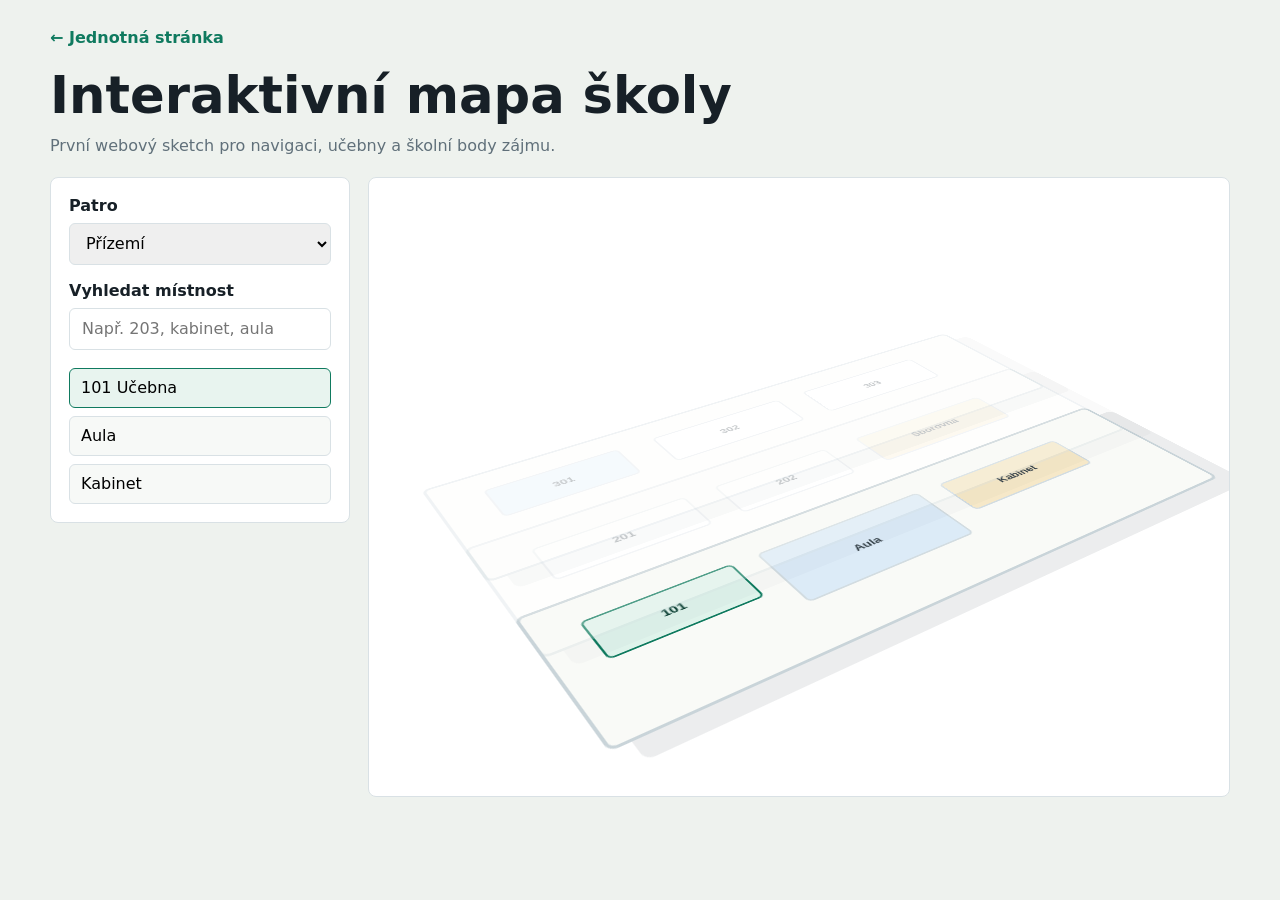
==== 3D mapa skoly/Interaktivni mapa skoly/index.html @ 2bb7c94d "landing page and first tools" ====
<!doctype html>
<html lang="cs">
<head>
  <meta charset="utf-8">
  <meta name="viewport" content="width=device-width, initial-scale=1">
  <title>SAI GEVO | Interaktivní mapa školy</title>
  <link rel="stylesheet" href="styles.css">
</head>
<body>
  <header class="app-header">
    <a href="../../Landing page/Jednotna stranka/index.html" class="back-link">← Jednotná stránka</a>
    <h1>Interaktivní mapa školy</h1>
    <p>První webový sketch pro navigaci, učebny a školní body zájmu.</p>
  </header>

  <main class="map-layout">
    <aside class="control-panel" aria-label="Ovládání mapy">
      <label for="floor-select">Patro</label>
      <select id="floor-select">
        <option value="0">Přízemí</option>
        <option value="1">1. patro</option>
        <option value="2">2. patro</option>
      </select>

      <label for="room-search">Vyhledat místnost</label>
      <input id="room-search" type="search" placeholder="Např. 203, kabinet, aula">

      <div class="room-list" id="room-list" aria-live="polite"></div>
    </aside>

    <section class="school-stage" aria-label="Schematická mapa školy">
      <!-- This prototype uses HTML/CSS blocks now; the same file split can later host Three.js or exported graphics. -->
      <div class="building" id="building"></div>
    </section>
  </main>

  <script src="script.js"></script>
</body>
</html>
---- 3D mapa skoly/Interaktivni mapa skoly/styles.css ----
:root {
  --ink: #172027;
  --muted: #60707a;
  --line: #d9e1e5;
  --floor: #f9faf7;
  --room: #ffffff;
  --active: #0f7a5f;
  --blue: #1d609a;
  --gold: #c88c1d;
}

* {
  box-sizing: border-box;
}

body {
  margin: 0;
  min-height: 100svh;
  color: var(--ink);
  background: #eef2ee;
  font-family: Inter, ui-sans-serif, system-ui, -apple-system, BlinkMacSystemFont, "Segoe UI", sans-serif;
}

.app-header {
  width: min(1180px, calc(100% - 32px));
  margin: 0 auto;
  padding: 28px 0 18px;
}

.back-link {
  color: var(--active);
  font-weight: 800;
  text-decoration: none;
}

h1 {
  margin: 18px 0 8px;
  font-size: clamp(2rem, 4vw, 4rem);
  letter-spacing: 0;
}

.app-header p {
  max-width: 680px;
  margin: 0;
  color: var(--muted);
  line-height: 1.6;
}

.map-layout {
  width: min(1180px, calc(100% - 32px));
  margin: 0 auto;
  display: grid;
  grid-template-columns: 300px 1fr;
  gap: 18px;
  padding-bottom: 32px;
}

.control-panel,
.school-stage {
  border: 1px solid var(--line);
  border-radius: 8px;
  background: #fff;
}

.control-panel {
  padding: 18px;
  align-self: start;
}

label {
  display: block;
  margin: 16px 0 8px;
  font-weight: 800;
}

label:first-child {
  margin-top: 0;
}

select,
input {
  width: 100%;
  min-height: 42px;
  border: 1px solid var(--line);
  border-radius: 6px;
  padding: 0 12px;
  font: inherit;
}

.room-list {
  margin-top: 18px;
  display: grid;
  gap: 8px;
}

.room-button {
  min-height: 40px;
  border: 1px solid var(--line);
  border-radius: 6px;
  background: #f7f9f7;
  text-align: left;
  padding: 9px 11px;
  font: inherit;
  cursor: pointer;
}

.room-button.is-active {
  border-color: var(--active);
  background: #e8f4ef;
}

.school-stage {
  min-height: 620px;
  padding: 28px;
  overflow: hidden;
  perspective: 1100px;
}

.building {
  min-height: 540px;
  position: relative;
  transform: rotateX(58deg) rotateZ(-34deg);
  transform-origin: center;
}

.floor {
  position: absolute;
  left: 10%;
  right: 7%;
  height: 180px;
  border: 3px solid #c9d4d9;
  border-radius: 8px;
  background: var(--floor);
  box-shadow: 18px 22px 0 rgba(23, 32, 39, 0.08);
}

.floor[data-floor="0"] {
  bottom: 34px;
}

.floor[data-floor="1"] {
  bottom: 154px;
}

.floor[data-floor="2"] {
  bottom: 274px;
}

.floor.is-dimmed {
  opacity: 0.28;
}

.room {
  position: absolute;
  display: grid;
  place-items: center;
  border: 2px solid #d2dce1;
  border-radius: 6px;
  background: var(--room);
  font-weight: 800;
  color: #354149;
}

.room.is-highlighted {
  border-color: var(--active);
  background: #dff3eb;
  color: #083d31;
}

.room.kind-service {
  background: #f6e8c8;
}

.room.kind-shared {
  background: #dcebf7;
}

@media (max-width: 860px) {
  .map-layout {
    grid-template-columns: 1fr;
  }

  .school-stage {
    min-height: 520px;
  }

  .building {
    transform: rotateX(55deg) rotateZ(-31deg) scale(0.85);
    transform-origin: top center;
  }
}
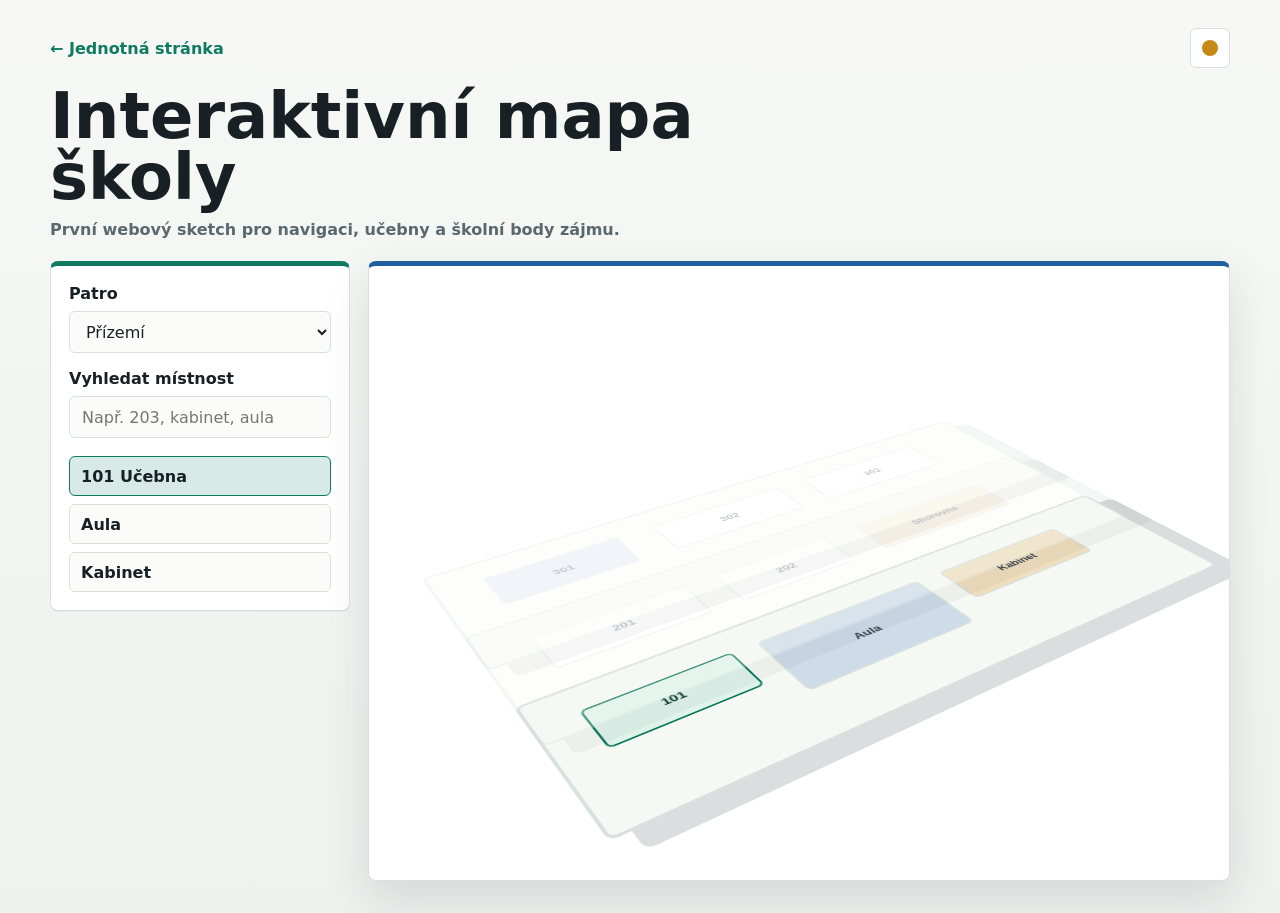
==== commit 50472d5f: "UI remake, README update, first users" ====
--- a/3D mapa skoly/Interaktivni mapa skoly/index.html
+++ b/3D mapa skoly/Interaktivni mapa skoly/index.html
@@ -8,7 +8,10 @@
 </head>
 <body>
   <header class="app-header">
-    <a href="../../Landing page/Jednotna stranka/index.html" class="back-link">← Jednotná stránka</a>
+    <div class="header-top">
+      <a href="../../Landing page/Jednotna stranka/index.html" class="back-link">← Jednotná stránka</a>
+      <button class="theme-toggle" type="button" id="theme-toggle" aria-label="Přepnout tmavý režim" aria-pressed="false"><span class="theme-icon" aria-hidden="true"></span></button>
+    </div>
     <h1>Interaktivní mapa školy</h1>
     <p>První webový sketch pro navigaci, učebny a školní body zájmu.</p>
   </header>
--- a/3D mapa skoly/Interaktivni mapa skoly/styles.css
+++ b/3D mapa skoly/Interaktivni mapa skoly/styles.css
@@ -1,12 +1,43 @@
 :root {
-  --ink: #172027;
-  --muted: #60707a;
-  --line: #d9e1e5;
-  --floor: #f9faf7;
+  color-scheme: light;
+  --ink: #182026;
+  --muted: #5a6870;
+  --line: #d8e1df;
+  --paper: #f7f8f5;
+  --paper-deep: #edf2ef;
+  --panel: #ffffff;
+  --field: #fbfcfa;
+  --floor: #f6f8f4;
   --room: #ffffff;
-  --active: #0f7a5f;
-  --blue: #1d609a;
-  --gold: #c88c1d;
+  --green: #0e7a5f;
+  --blue: #1f5f9f;
+  --gold: #c58a16;
+  --deep: #17312d;
+  --room-ink: #354149;
+  --highlight-bg: #dff3eb;
+  --highlight-ink: #083d31;
+  --shadow: 0 18px 44px rgba(24, 32, 38, 0.12);
+}
+
+[data-theme="dark"] {
+  color-scheme: dark;
+  --ink: #edf3f0;
+  --muted: #a9b8b3;
+  --line: #33443f;
+  --paper: #101615;
+  --paper-deep: #0d1312;
+  --panel: #17201e;
+  --field: #1d2825;
+  --floor: #1d2825;
+  --room: #253630;
+  --green: #72d3b2;
+  --blue: #80b7ef;
+  --gold: #e2b75d;
+  --deep: #edf3f0;
+  --room-ink: #edf3f0;
+  --highlight-bg: #284b42;
+  --highlight-ink: #edf3f0;
+  --shadow: 0 18px 48px rgba(0, 0, 0, 0.38);
 }
 
 * {
@@ -17,7 +48,7 @@
   margin: 0;
   min-height: 100svh;
   color: var(--ink);
-  background: #eef2ee;
+  background: linear-gradient(180deg, var(--paper) 0, var(--paper-deep) 100%);
   font-family: Inter, ui-sans-serif, system-ui, -apple-system, BlinkMacSystemFont, "Segoe UI", sans-serif;
 }
 
@@ -27,15 +58,51 @@
   padding: 28px 0 18px;
 }
 
+.header-top {
+  display: flex;
+  align-items: center;
+  justify-content: space-between;
+  gap: 12px;
+}
+
 .back-link {
-  color: var(--active);
-  font-weight: 800;
+  color: var(--green);
+  font-weight: 900;
   text-decoration: none;
 }
 
+.theme-toggle {
+  width: 40px;
+  min-height: 40px;
+  border: 1px solid var(--line);
+  border-radius: 6px;
+  color: var(--ink);
+  background: var(--panel);
+  font: inherit;
+  font-weight: 900;
+  cursor: pointer;
+}
+
+.theme-icon {
+  display: block;
+  width: 16px;
+  height: 16px;
+  margin: 0 auto;
+  border-radius: 50%;
+  background: var(--gold);
+  box-shadow: 7px -5px 0 -2px var(--panel);
+}
+
+[data-theme="dark"] .theme-icon {
+  background: var(--blue);
+  box-shadow: 7px -5px 0 -2px var(--panel);
+}
+
 h1 {
+  max-width: 760px;
   margin: 18px 0 8px;
-  font-size: clamp(2rem, 4vw, 4rem);
+  font-size: clamp(2.4rem, 5vw, 4.8rem);
+  line-height: 0.96;
   letter-spacing: 0;
 }
 
@@ -43,7 +110,8 @@
   max-width: 680px;
   margin: 0;
   color: var(--muted);
-  line-height: 1.6;
+  line-height: 1.65;
+  font-weight: 550;
 }
 
 .map-layout {
@@ -59,18 +127,20 @@
 .school-stage {
   border: 1px solid var(--line);
   border-radius: 8px;
-  background: #fff;
+  background: var(--panel);
 }
 
 .control-panel {
   padding: 18px;
   align-self: start;
+  border-top: 5px solid var(--green);
+  box-shadow: 0 1px 0 rgba(24, 32, 38, 0.05);
 }
 
 label {
   display: block;
   margin: 16px 0 8px;
-  font-weight: 800;
+  font-weight: 900;
 }
 
 label:first-child {
@@ -84,6 +154,8 @@
   border: 1px solid var(--line);
   border-radius: 6px;
   padding: 0 12px;
+  color: var(--ink);
+  background: var(--field);
   font: inherit;
 }
 
@@ -93,20 +165,27 @@
   gap: 8px;
 }
 
+.room-list p {
+  margin: 0;
+  color: var(--muted);
+}
+
 .room-button {
   min-height: 40px;
   border: 1px solid var(--line);
   border-radius: 6px;
-  background: #f7f9f7;
+  color: var(--ink);
+  background: var(--field);
   text-align: left;
   padding: 9px 11px;
   font: inherit;
+  font-weight: 750;
   cursor: pointer;
 }
 
 .room-button.is-active {
-  border-color: var(--active);
-  background: #e8f4ef;
+  border-color: var(--green);
+  background: color-mix(in srgb, var(--green) 16%, var(--panel));
 }
 
 .school-stage {
@@ -114,6 +193,8 @@
   padding: 28px;
   overflow: hidden;
   perspective: 1100px;
+  border-top: 5px solid var(--blue);
+  box-shadow: var(--shadow);
 }
 
 .building {
@@ -128,10 +209,14 @@
   left: 10%;
   right: 7%;
   height: 180px;
-  border: 3px solid #c9d4d9;
+  border: 3px solid var(--line);
   border-radius: 8px;
   background: var(--floor);
-  box-shadow: 18px 22px 0 rgba(23, 32, 39, 0.08);
+  box-shadow: 18px 22px 0 rgba(24, 32, 38, 0.15);
+}
+
+[data-theme="dark"] .floor {
+  box-shadow: 18px 22px 0 rgba(0, 0, 0, 0.34);
 }
 
 .floor[data-floor="0"] {
@@ -154,25 +239,25 @@
   position: absolute;
   display: grid;
   place-items: center;
-  border: 2px solid #d2dce1;
+  border: 2px solid var(--line);
   border-radius: 6px;
   background: var(--room);
-  font-weight: 800;
-  color: #354149;
+  font-weight: 900;
+  color: var(--room-ink);
 }
 
 .room.is-highlighted {
-  border-color: var(--active);
-  background: #dff3eb;
-  color: #083d31;
+  border-color: var(--green);
+  background: var(--highlight-bg);
+  color: var(--highlight-ink);
 }
 
 .room.kind-service {
-  background: #f6e8c8;
+  background: color-mix(in srgb, var(--gold) 28%, var(--room));
 }
 
 .room.kind-shared {
-  background: #dcebf7;
+  background: color-mix(in srgb, var(--blue) 22%, var(--room));
 }
 
 @media (max-width: 860px) {
@@ -189,3 +274,19 @@
     transform-origin: top center;
   }
 }
+
+@media (max-width: 560px) {
+  .app-header,
+  .map-layout {
+    width: min(100% - 24px, 1180px);
+  }
+
+  .school-stage {
+    min-height: 470px;
+    padding: 16px;
+  }
+
+  .building {
+    transform: rotateX(55deg) rotateZ(-31deg) scale(0.72);
+  }
+}
